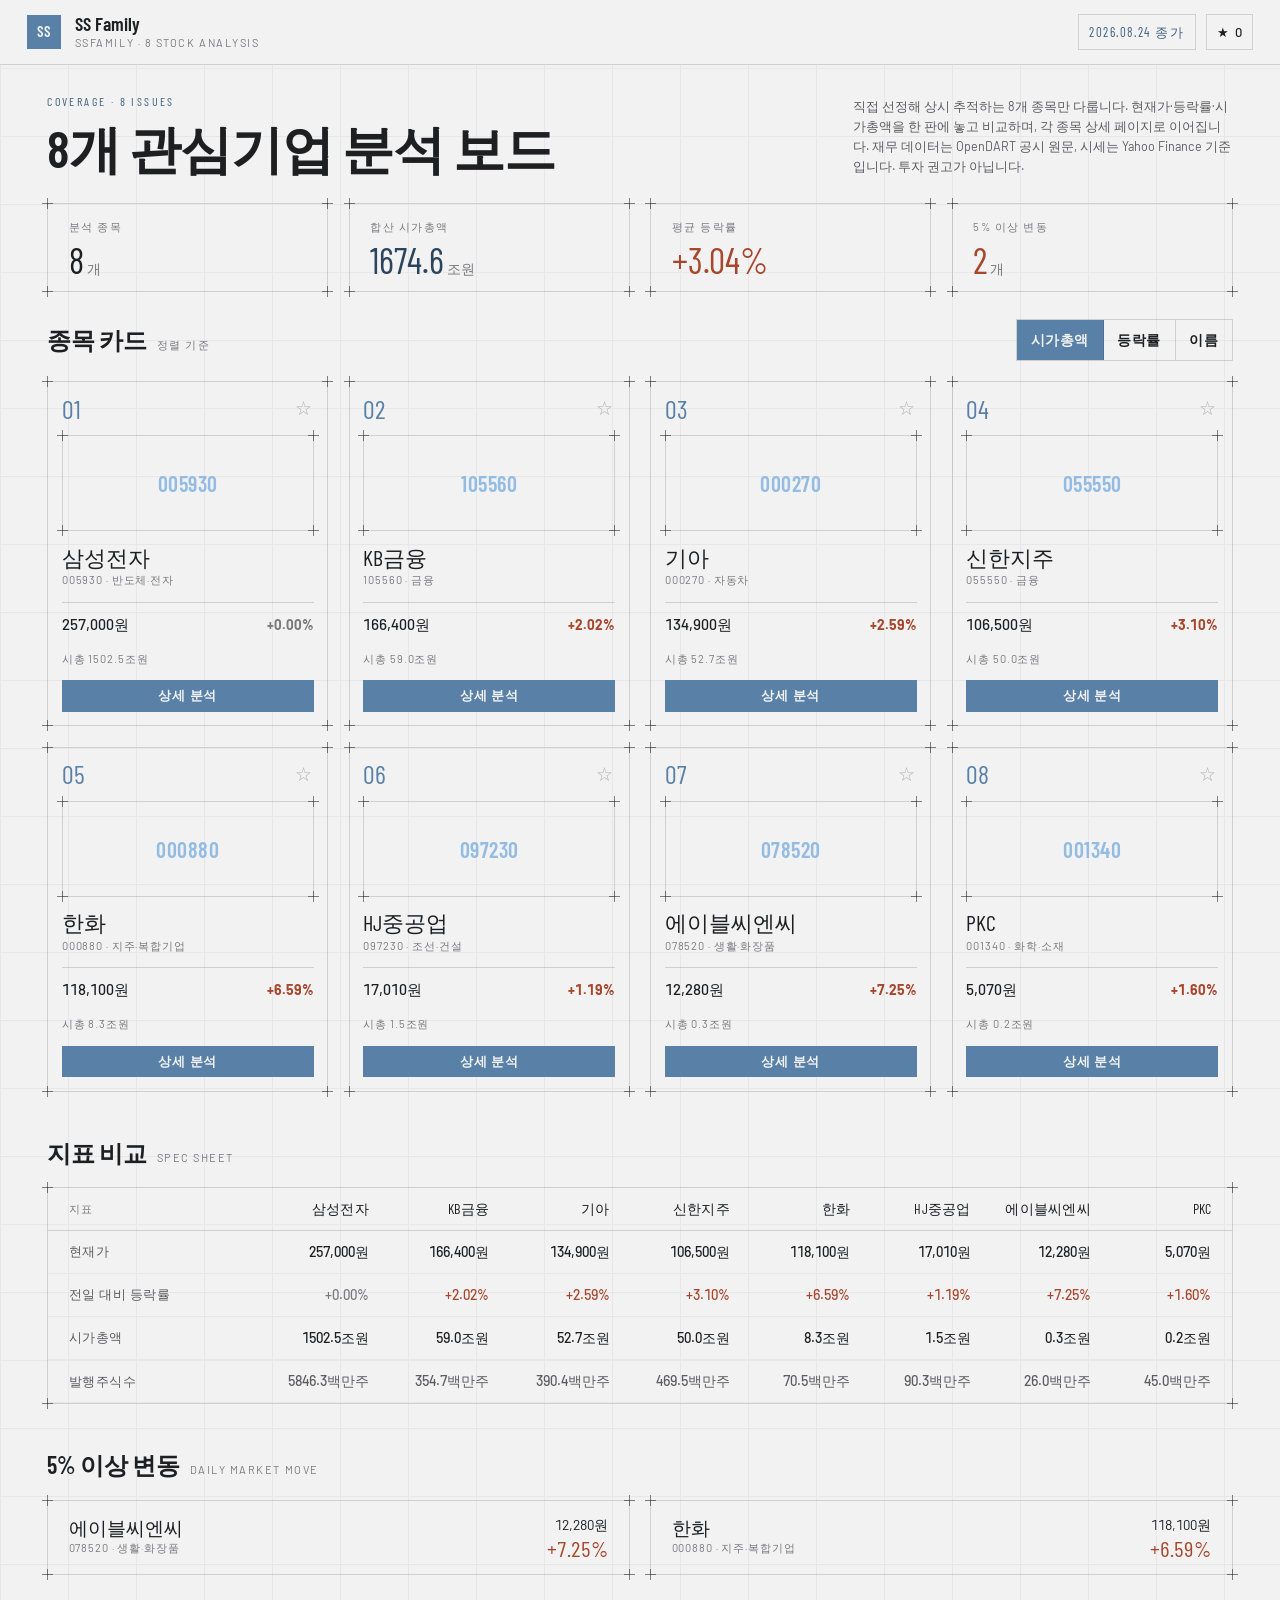
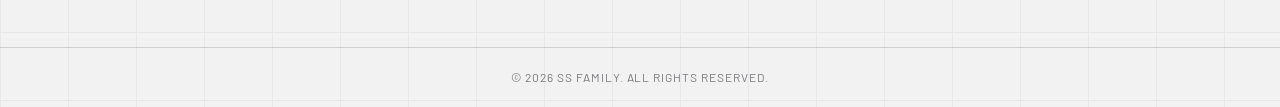
==== index.html @ cc67a522 "홈페이지를 Industry 디자인 시스템으로 리디자인 (kospi10000 5종목 보드 핸드오프 참조) C:\Users\h24795\claude\ssfamily\KOSPI 1000" ====
<!DOCTYPE html>
<html lang="ko">
<head>
  <meta charset="UTF-8" />
  <meta name="viewport" content="width=device-width, initial-scale=1.0" />
  <title>SS Family 관심기업 분석</title>
  <link rel="preconnect" href="https://fonts.googleapis.com" />
  <link rel="preconnect" href="https://fonts.gstatic.com" crossorigin />
  <link rel="stylesheet" href="css/industry.css" />
  <style>
    body { margin: 0; background: var(--color-bg); color: var(--color-text); font-family: var(--font-body); }
    a { color: var(--color-accent-700); }
    a:hover { color: var(--color-accent-900); }
    .k-card:hover { background: var(--color-accent-100); }
    .k-star:hover { transform: scale(1.15); }
    .k-seg:hover:not(.active) { background: var(--color-accent-100); }
    .k-logo { font-family: var(--font-heading); font-weight: 600; letter-spacing: 0.02em; color: var(--color-accent-400); }

    @media (max-width: 1100px) {
      .k-hero { grid-template-columns: 1fr !important; }
      .k-stats { grid-template-columns: repeat(2, minmax(0, 1fr)) !important; }
      .k-cards { grid-template-columns: repeat(2, minmax(0, 1fr)) !important; }
      .k-alerts { grid-template-columns: 1fr !important; }
    }
    @media (max-width: 640px) {
      .k-cards { grid-template-columns: 1fr !important; }
      .k-header-right span:first-child { display: none; }
    }
  </style>
</head>

<body>
  <div style="min-height:100vh;background:var(--color-bg);background-image:linear-gradient(var(--color-neutral-200) 1px,transparent 1px),linear-gradient(90deg,var(--color-neutral-200) 1px,transparent 1px);background-size:68px 68px;">

    <header style="position:sticky;top:0;z-index:20;display:flex;align-items:center;justify-content:space-between;gap:var(--space-6);padding:var(--space-4) var(--space-8);background:var(--color-bg);border-bottom:1px solid var(--color-divider);">
      <div style="display:flex;align-items:center;gap:var(--space-4);">
        <div style="width:34px;height:34px;display:flex;align-items:center;justify-content:center;background:var(--color-accent);color:var(--color-bg);font-family:var(--font-heading);font-weight:600;font-size:15px;">SS</div>
        <div style="display:flex;flex-direction:column;">
          <span style="font-family:var(--font-heading);font-weight:600;font-size:19px;line-height:1.05;">SS Family</span>
          <span style="font-size:11px;letter-spacing:0.14em;text-transform:uppercase;color:var(--color-neutral-600);">SSFAMILY · 8 STOCK ANALYSIS</span>
        </div>
      </div>
      <div class="k-header-right" style="display:flex;align-items:center;gap:var(--space-3);">
        <span id="dateChip" style="font-family:var(--font-heading);font-size:13px;letter-spacing:0.12em;text-transform:uppercase;padding:var(--space-2) var(--space-3);border:1px solid var(--color-divider);color:var(--color-accent-700);"></span>
        <span style="display:flex;align-items:center;gap:6px;font-size:13px;font-weight:500;padding:var(--space-2) var(--space-3);border:1px solid var(--color-divider);">★ <span id="favCount">0</span></span>
      </div>
    </header>

    <main style="max-width:1240px;margin:0 auto;padding:var(--space-8) var(--space-8) 72px;">

      <section class="k-hero" style="display:grid;grid-template-columns:1fr 380px;gap:var(--space-8);align-items:end;margin-bottom:var(--space-8);">
        <div>
          <div style="font-family:var(--font-heading);font-size:12px;letter-spacing:0.2em;text-transform:uppercase;color:var(--color-accent-700);margin-bottom:var(--space-2);">Coverage · 8 issues</div>
          <h1 style="margin:0;font-size:52px;letter-spacing:-0.02em;">8개 관심기업 분석 보드</h1>
        </div>
        <p style="margin:0;font-size:12.5px;line-height:1.6;color:var(--color-neutral-700);">직접 선정해 상시 추적하는 8개 종목만 다룹니다. 현재가·등락률·시가총액을 한 판에 놓고 비교하며, 각 종목 상세 페이지로 이어집니다. 재무 데이터는 OpenDART 공시 원문, 시세는 Yahoo Finance 기준입니다. 투자 권고가 아닙니다.</p>
      </section>

      <section class="k-stats" style="display:grid;grid-template-columns:repeat(4,minmax(0,1fr));gap:var(--space-6);margin-bottom:var(--space-8);" id="statGrid"></section>

      <div style="display:flex;align-items:center;justify-content:space-between;flex-wrap:wrap;gap:var(--space-3);margin-bottom:var(--space-6);">
        <div style="display:flex;align-items:baseline;gap:var(--space-3);">
          <h2 style="margin:0;font-size:24px;">종목 카드</h2>
          <span style="font-size:11px;letter-spacing:0.14em;text-transform:uppercase;color:var(--color-neutral-600);">정렬 기준</span>
        </div>
        <div style="display:flex;border:1px solid var(--color-divider);" id="sortToolbar"></div>
      </div>

      <section class="k-cards" style="display:grid;grid-template-columns:repeat(4,minmax(0,1fr));gap:var(--space-6);margin-bottom:48px;" id="cardGrid"></section>

      <section style="margin-bottom:48px;">
        <div style="display:flex;align-items:baseline;gap:var(--space-3);margin-bottom:var(--space-6);">
          <h2 style="margin:0;font-size:24px;">지표 비교</h2>
          <span style="font-size:11px;letter-spacing:0.14em;text-transform:uppercase;color:var(--color-neutral-600);">Spec sheet</span>
        </div>
        <div class="blueprint">
          <i class="corner tl"></i><i class="corner tr"></i><i class="corner bl"></i><i class="corner br"></i>
          <div style="overflow-x:auto;">
            <div id="compareTable"></div>
          </div>
        </div>
      </section>

      <section id="alertSection"></section>
    </main>

    <footer style="padding:var(--space-6) var(--space-8);border-top:1px solid var(--color-divider);font-size:12px;letter-spacing:0.08em;color:var(--color-neutral-600);text-align:center;">© 2026 SS FAMILY. ALL RIGHTS RESERVED.</footer>
  </div>

  <script>
    const dailyMovers = [
      { name: "에이블씨엔씨", code: "078520", industry: "생활·화장품", close: "12,280원", change: 7.25, page: "stocks/007_078520.html" },
      { name: "한화", code: "000880", industry: "지주·복합기업", close: "118,100원", change: 6.59, page: "stocks/005_000880.html" }
    ];

    const stockLive = {
      "005930": { price: 257000, change: 0 },
      "105560": { price: 166400, change: 2.02 },
      "055550": { price: 106500, change: 3.1 },
      "000270": { price: 134900, change: 2.59 },
      "000880": { price: 118100, change: 6.59 },
      "001340": { price: 5070, change: 1.6 },
      "078520": { price: 12280, change: 7.25 },
      "097230": { price: 17010, change: 1.19 }
    };

    const latestUpdateDate = "2026-08-25";

    const stocks = [
      { "rank": 1, "name": "삼성전자", "code": "005930", "industry": "반도체·전자", "slug": "samsung-electronics", "page": "stocks/001_005930.html", "sharesOut": 5846278608 },
      { "rank": 2, "name": "KB금융", "code": "105560", "industry": "금융", "slug": "kb-financial", "page": "stocks/002_105560.html", "sharesOut": 354687734 },
      { "rank": 3, "name": "신한지주", "code": "055550", "industry": "금융", "slug": "shinhan-financial", "page": "stocks/003_055550.html", "sharesOut": 469450239 },
      { "rank": 4, "name": "기아", "code": "000270", "industry": "자동차", "slug": "kia", "page": "stocks/004_000270.html", "sharesOut": 390412998 },
      { "rank": 5, "name": "한화", "code": "000880", "industry": "지주·복합기업", "slug": "hanwha", "page": "stocks/005_000880.html", "sharesOut": 70507919 },
      { "rank": 6, "name": "PKC", "code": "001340", "industry": "화학·소재", "slug": "pkc", "page": "stocks/006_001340.html", "sharesOut": 45028089 },
      { "rank": 7, "name": "에이블씨엔씨", "code": "078520", "industry": "생활·화장품", "slug": "able-cnc", "page": "stocks/007_078520.html", "sharesOut": 26014161 },
      { "rank": 8, "name": "HJ중공업", "code": "097230", "industry": "조선·건설", "slug": "hj-heavy", "page": "stocks/008_097230.html", "sharesOut": 90295344 }
    ];

    const UP = '#a8462c';
    const FAV_KEY = 'ssfamily.favorites';
    let favorites = new Set(JSON.parse(localStorage.getItem(FAV_KEY) || '[]'));
    let sortBy = 'mcap';

    function saveFavorites() {
      localStorage.setItem(FAV_KEY, JSON.stringify([...favorites]));
      document.getElementById('favCount').textContent = favorites.size;
    }
    function toggleFav(code) {
      favorites.has(code) ? favorites.delete(code) : favorites.add(code);
      saveFavorites();
      renderAll();
    }

    function won(n) { return n.toLocaleString('ko-KR') + '원'; }
    function pct(v) { return (v >= 0 ? '+' : '') + v.toFixed(2) + '%'; }
    function chColor(v) { return v > 0 ? UP : v < 0 ? 'var(--color-accent-700)' : 'var(--color-neutral-600)'; }
    function marketCapOf(stock) {
      const live = stockLive[stock.code];
      if (!live || !stock.sharesOut) return null;
      return (live.price * stock.sharesOut) / 1e12;
    }

    function sortedStocks() {
      return stocks.slice().sort((a, b) => {
        if (sortBy === 'change') return (stockLive[b.code] ? stockLive[b.code].change : -99) - (stockLive[a.code] ? stockLive[a.code].change : -99);
        if (sortBy === 'name') return a.name.localeCompare(b.name, 'ko');
        return (marketCapOf(b) || 0) - (marketCapOf(a) || 0);
      });
    }

    function renderStats(ordered) {
      const capSum = ordered.reduce((sum, s) => sum + (marketCapOf(s) || 0), 0);
      const changes = ordered.map((s) => stockLive[s.code] ? stockLive[s.code].change : null).filter((v) => v != null);
      const avgChange = changes.length ? changes.reduce((a, b) => a + b, 0) / changes.length : 0;
      const stats = [
        { label: '분석 종목', value: ordered.length, unit: '개', color: 'var(--color-text)' },
        { label: '합산 시가총액', value: capSum.toFixed(1), unit: '조원', color: 'var(--color-accent-800)' },
        { label: '평균 등락률', value: pct(avgChange), unit: '', color: chColor(avgChange) },
        { label: '5% 이상 변동', value: dailyMovers.length, unit: '개', color: dailyMovers.length ? UP : 'var(--color-text)' }
      ];
      document.getElementById('statGrid').innerHTML = stats.map((c) => `
        <div class="blueprint" style="padding:var(--space-4) var(--space-6);">
          <i class="corner tl"></i><i class="corner tr"></i><i class="corner bl"></i><i class="corner br"></i>
          <div style="font-size:11px;letter-spacing:0.14em;text-transform:uppercase;color:var(--color-neutral-600);margin-bottom:var(--space-2);">${c.label}</div>
          <div style="font-family:var(--font-heading);font-size:36px;line-height:1;color:${c.color}">${c.value}<span style="font-size:14px;font-family:var(--font-body);font-weight:400;color:var(--color-neutral-600);"> ${c.unit}</span></div>
        </div>
      `).join('');
    }

    function renderSortToolbar() {
      const sorts = [['mcap', '시가총액'], ['change', '등락률'], ['name', '이름']];
      document.getElementById('sortToolbar').innerHTML = sorts.map(([id, label], i) => `
        <button type="button" class="k-seg ${sortBy === id ? 'active' : ''}" data-sort="${id}" style="border:0;${i < sorts.length - 1 ? 'border-right:1px solid var(--color-divider);' : ''}cursor:pointer;padding:var(--space-3) var(--space-4);font-family:var(--font-heading);font-weight:600;font-size:14px;letter-spacing:0.04em;background:${sortBy === id ? 'var(--color-accent)' : 'transparent'};color:${sortBy === id ? 'var(--color-bg)' : 'var(--color-text)'}">${label}</button>
      `).join('');
      document.querySelectorAll('#sortToolbar .k-seg').forEach((btn) => {
        btn.addEventListener('click', () => { sortBy = btn.dataset.sort; renderAll(); });
      });
    }

    function renderCards(ordered) {
      document.getElementById('cardGrid').innerHTML = ordered.map((s, i) => {
        const live = stockLive[s.code];
        const has = live && typeof live.change === 'number';
        const fav = favorites.has(s.code);
        const cap = marketCapOf(s);
        return `
        <div class="blueprint k-card" style="display:flex;flex-direction:column;gap:var(--space-4);padding:var(--space-4);transition:background .15s;">
          <i class="corner tl"></i><i class="corner tr"></i><i class="corner bl"></i><i class="corner br"></i>
          <div style="display:flex;align-items:center;justify-content:space-between;">
            <span style="font-family:var(--font-heading);font-size:26px;line-height:1;color:var(--color-accent);">${String(i + 1).padStart(2, '0')}</span>
            <button type="button" class="k-star" data-code="${s.code}" style="border:0;background:none;cursor:pointer;font-size:17px;line-height:1;padding:2px;transition:transform .12s;color:${fav ? 'var(--color-accent)' : 'var(--color-neutral-400)'}">${fav ? '★' : '☆'}</button>
          </div>
          <div class="blueprint" style="position:relative;height:96px;display:flex;align-items:center;justify-content:center;">
            <i class="corner tl"></i><i class="corner tr"></i><i class="corner bl"></i><i class="corner br"></i>
            <span class="k-logo" style="font-size:22px;">${s.code}</span>
          </div>
          <div>
            <a href="${s.page}" style="text-decoration:none;color:inherit;font-family:var(--font-heading);font-size:22px;line-height:1.1;display:block;">${s.name}</a>
            <div style="font-size:11px;letter-spacing:0.08em;color:var(--color-neutral-600);margin-top:2px;">${s.code} · ${s.industry}</div>
          </div>
          <div style="display:flex;align-items:baseline;justify-content:space-between;border-top:1px solid var(--color-divider);padding-top:var(--space-3);">
            <span style="font-size:15px;font-weight:500;font-variant-numeric:tabular-nums;">${live ? won(live.price) : '—'}</span>
            <span style="font-size:14px;font-weight:700;font-variant-numeric:tabular-nums;color:${has ? chColor(live.change) : 'inherit'}">${has ? pct(live.change) : '—'}</span>
          </div>
          <div style="font-size:11px;letter-spacing:0.08em;color:var(--color-neutral-600);">시총 ${cap == null ? '—' : cap.toFixed(1) + '조원'}</div>
          <a href="${s.page}" class="btn btn-primary" style="border-radius:0;font-size:13px;letter-spacing:0.06em;">상세 분석</a>
        </div>`;
      }).join('');
      document.querySelectorAll('#cardGrid .k-star').forEach((btn) => {
        btn.addEventListener('click', (e) => { e.preventDefault(); e.stopPropagation(); toggleFav(btn.dataset.code); });
      });
    }

    function renderCompareTable(ordered) {
      const n = ordered.length;
      const cols = `180px repeat(${n},minmax(110px,1fr))`;
      const headerCells = ordered.map((s) => `<div style="text-align:right;font-family:var(--font-heading);font-size:14px;letter-spacing:0.02em;color:var(--color-text);">${s.name}</div>`).join('');
      const rows = [
        { label: '현재가', cells: ordered.map((s) => { const l = stockLive[s.code]; return { text: l ? won(l.price) : '—', color: 'var(--color-text)' }; }) },
        { label: '전일 대비 등락률', cells: ordered.map((s) => { const l = stockLive[s.code]; const has = l && typeof l.change === 'number'; return { text: has ? pct(l.change) : '—', color: has ? chColor(l.change) : 'var(--color-text)' }; }) },
        { label: '시가총액', cells: ordered.map((s) => { const c = marketCapOf(s); return { text: c == null ? '—' : c.toFixed(1) + '조원', color: 'var(--color-text)' }; }) },
        { label: '발행주식수', cells: ordered.map((s) => ({ text: s.sharesOut ? (s.sharesOut / 1e6).toFixed(1) + '백만주' : '—', color: 'var(--color-neutral-700)' })) }
      ];
      const rowsHtml = rows.map((row) => `
        <div style="display:grid;grid-template-columns:${cols};align-items:center;padding:var(--space-3) var(--space-6);border-bottom:1px solid var(--color-neutral-200);">
          <div style="font-size:12.5px;letter-spacing:0.04em;color:var(--color-neutral-700);">${row.label}</div>
          ${row.cells.map((c) => `<div style="text-align:right;font-size:14px;font-weight:500;font-variant-numeric:tabular-nums;color:${c.color}">${c.text}</div>`).join('')}
        </div>
      `).join('');
      document.getElementById('compareTable').innerHTML = `
        <div style="display:grid;grid-template-columns:${cols};align-items:center;padding:var(--space-3) var(--space-6);border-bottom:1px solid var(--color-divider);font-size:11px;letter-spacing:0.12em;text-transform:uppercase;color:var(--color-neutral-600);">
          <div>지표</div>
          ${headerCells}
        </div>
        ${rowsHtml}
      `;
    }

    function renderAlerts() {
      const section = document.getElementById('alertSection');
      if (dailyMovers.length === 0) {
        section.innerHTML = `<p style="margin:0;padding:var(--space-6);border:1px solid var(--color-divider);font-size:13px;color:var(--color-neutral-700);text-align:center;">오늘 8개 종목 중 전일 대비 5% 이상 변동한 종목은 없습니다.</p>`;
        return;
      }
      section.innerHTML = `
        <div style="display:flex;align-items:baseline;gap:var(--space-3);margin-bottom:var(--space-6);">
          <h2 style="margin:0;font-size:24px;">5% 이상 변동</h2>
          <span style="font-size:11px;letter-spacing:0.14em;text-transform:uppercase;color:var(--color-neutral-600);">Daily market move</span>
        </div>
        <div class="k-alerts" style="display:grid;grid-template-columns:repeat(2,minmax(0,1fr));gap:var(--space-6);">
          ${dailyMovers.map((a) => `
            <div class="blueprint" style="display:flex;align-items:center;justify-content:space-between;gap:var(--space-4);padding:var(--space-4) var(--space-6);">
              <i class="corner tl"></i><i class="corner tr"></i><i class="corner bl"></i><i class="corner br"></i>
              <div>
                <div style="font-family:var(--font-heading);font-size:19px;line-height:1.1;">${a.name}</div>
                <div style="font-size:11px;letter-spacing:0.08em;color:var(--color-neutral-600);">${a.code} · ${a.industry}</div>
              </div>
              <div style="text-align:right;">
                <div style="font-size:14px;font-variant-numeric:tabular-nums;">${a.close}</div>
                <div style="font-family:var(--font-heading);font-size:22px;line-height:1.1;font-variant-numeric:tabular-nums;color:${chColor(a.change)}">${pct(a.change)}</div>
              </div>
            </div>
          `).join('')}
        </div>
      `;
    }

    function renderDateChip() {
      const d = new Date(latestUpdateDate + 'T00:00:00+09:00');
      const text = `${d.getFullYear()}.${String(d.getMonth() + 1).padStart(2, '0')}.${String(d.getDate()).padStart(2, '0')} 종가`;
      document.getElementById('dateChip').textContent = text;
    }

    function renderAll() {
      const ordered = sortedStocks();
      renderStats(ordered);
      renderSortToolbar();
      renderCards(ordered);
      renderCompareTable(ordered);
      renderAlerts();
    }

    renderDateChip();
    saveFavorites();
    renderAll();
  </script>
</body>
</html>
---- css/industry.css ----
/* Industry — design-system tokens and component classes. This file is the source of truth for the system's look; retune it here and see readme.md. */
@import url('https://fonts.googleapis.com/css2?family=Barlow:wght@400;500;700&family=Barlow+Condensed:wght@400;600&display=swap');

:root {
  --color-bg: #f2f2f3;
  --color-surface: #e9e9ea;
  --color-text: #1d1f20;
  --color-accent: #5980a6;
  --color-accent-2: #728fab;
  --color-divider: color-mix(in srgb, #1d1f20 16%, transparent);

  /* Tonal ramps — generated in OKLCH on one shared lightness scale, so the
     same step of any role matches the others in visual value. */
  --color-neutral-100: #f5f5f8;
  --color-neutral-200: #e7e7ea;
  --color-neutral-300: #d4d4d7;
  --color-neutral-400: #b7b7ba;
  --color-neutral-500: #98989b;
  --color-neutral-600: #7a7a7d;
  --color-neutral-700: #5d5d60;
  --color-neutral-800: #424244;
  --color-neutral-900: #2b2b2d;

  --color-accent-100: #eef6ff;
  --color-accent-200: #d6ebff;
  --color-accent-300: #b5d9fd;
  --color-accent-400: #94bce3;
  --color-accent-500: #749dc4;
  --color-accent-600: #597ea3;
  --color-accent-700: #416180;
  --color-accent-800: #2c455d;
  --color-accent-900: #1d2d3d;

  --color-accent-2-100: #eef6ff;
  --color-accent-2-200: #d6ebff;
  --color-accent-2-300: #bdd8f2;
  --color-accent-2-400: #9ebbd8;
  --color-accent-2-500: #7e9cb8;
  --color-accent-2-600: #627d98;
  --color-accent-2-700: #486077;
  --color-accent-2-800: #314457;
  --color-accent-2-900: #1f2d3a;

  --font-heading: "Barlow Condensed", system-ui, sans-serif;
  --font-heading-weight: 600;
  --font-body: "Barlow", system-ui, sans-serif;

  --space-1: 3.4px;
  --space-2: 6.8px;
  --space-3: 10.2px;
  --space-4: 13.6px;
  --space-6: 20.4px;
  --space-8: 27.2px;

  --radius-sm: 2px;
  --radius-md: 4px;
  --radius-lg: 7px;

  /* Elevation — derived from the ground: soft ink-tinted shadows on a
     light theme, a hairline edge + ambient darkness on a dark one. */
  --shadow-sm: 0 1px 2px color-mix(in srgb, #2b2b2d 14%, transparent);
  --shadow-md: 0 3px 10px color-mix(in srgb, #2b2b2d 16%, transparent);
  --shadow-lg: 0 12px 32px color-mix(in srgb, #2b2b2d 22%, transparent);
}

body {
  background: var(--color-bg);
  color: var(--color-text);
  font-family: var(--font-body);
}
h1, h2, h3, h4 { font-family: var(--font-heading); font-weight: var(--font-heading-weight); }

.blueprint {
  position: relative;
  border: 1px solid var(--color-divider);
  border-radius: 0;
}
/* The overlay image treatments (halftone, duotone) clip their overlay
   (overflow:hidden); a blueprint wrapper draws its registration marks
   outside the box, so when both classes share a wrapper the frame must
   win. */
.blueprint.halftone, .blueprint.plate, .blueprint.duotone { overflow: visible; }
.blueprint > .corner {
  position: absolute; width: 11px; height: 11px;
  color: color-mix(in srgb, var(--color-text) 55%, transparent);
}
.blueprint > .corner::before, .blueprint > .corner::after {
  content: ""; position: absolute; background: currentColor;
}
.blueprint > .corner::before { left: 5px; top: 0; width: 1px; height: 100%; }
.blueprint > .corner::after  { top: 5px; left: 0; width: 100%; height: 1px; }
.blueprint > .corner.tl { top: -6px; left: -6px; }
.blueprint > .corner.tr { top: -6px; right: -6px; }
.blueprint > .corner.bl { bottom: -6px; left: -6px; }
.blueprint > .corner.br { bottom: -6px; right: -6px; }

.duotone{position:relative;overflow:hidden}
.duotone::after{content:"";position:absolute;inset:0;pointer-events:none;
  background:var(--color-accent);mix-blend-mode:color}

/* ══════════════════════════════════════════════════════════════════════════
   Components — built with the tokens above. Plain CSS
   on plain HTML: no JavaScript, no build step. Each class is documented in
   readme.md and demonstrated in foundations/ and components/.
   ══════════════════════════════════════════════════════════════════════ */

*, *::before, *::after { box-sizing: border-box; }
body { margin: 0; font-size: 15px; line-height: 1.55; font-weight: 400; }
h1, h2, h3, h4, h5, h6 {
  font-family: var(--font-heading); font-weight: var(--font-heading-weight);
  line-height: 1.12; letter-spacing: -0.015em; margin: 0 0 var(--space-2);
}
h1 { font-size: 42px; }
h2 { font-size: 32px; }
h3 { font-size: 25px; }
h4 { font-size: 20px; }
h5 { font-size: 16px; }
h6 { font-size: 13px; }
h6 { letter-spacing: 0.08em; text-transform: uppercase; }
p { margin: 0 0 var(--space-3); }
a { color: var(--color-accent); text-underline-offset: 3px; }
img { display: block; max-width: 100%; }
figure { margin: 0; }
figcaption {
  font-size: 11px; margin-top: var(--space-1);
  color: color-mix(in srgb, var(--color-text) 55%, transparent);
}
.text-muted { color: color-mix(in srgb, var(--color-text) 55%, transparent); }
:focus { outline: none; }
:focus-visible { outline: 2px solid var(--color-accent); outline-offset: 2px; }
::selection { background: color-mix(in srgb, var(--color-accent) 30%, transparent); }

/* — rules — */
.hr {
  height: 1px; border: 0; margin: var(--space-4) 0;
  background: var(--color-divider);
}

/* — buttons — */
.btn {
  display: inline-flex; align-items: center; justify-content: center; gap: 6px;
  cursor: pointer; text-decoration: none;
  font-family: var(--font-heading); font-weight: var(--font-heading-weight);
  font-size: 14px; line-height: 1.2; color: var(--color-text); /* matches the .input's 14px —
     the pair sits side by side in sign-up rows */
  background: transparent; border: 1px solid transparent;
  padding: var(--space-2) calc(var(--space-3) * 1.2);
  border-radius: var(--radius-md);
}
.btn svg { display: block; }
.btn:disabled { opacity: 0.45; cursor: not-allowed; }
.btn-primary { background: var(--color-accent); color: var(--color-bg); }
.btn-primary:hover { background: var(--color-accent-600); }
.btn-primary:active { background: var(--color-accent-700); }
.btn-secondary { border-color: var(--color-divider); }
.btn-secondary:hover { background: color-mix(in srgb, var(--color-text) 7%, transparent); }
.btn-secondary:active { background: color-mix(in srgb, var(--color-text) 14%, transparent); }
.btn-ghost { color: var(--color-accent); padding-inline: var(--space-1); }
.btn-ghost:hover { background: color-mix(in srgb, var(--color-accent) 10%, transparent); }
.btn-ghost:active { background: color-mix(in srgb, var(--color-accent) 18%, transparent); }
.btn-icon { width: 36px; height: 36px; padding: 0; }
.btn-block { width: 100%; margin-top: var(--space-2); }

/* — forms — */
.field > label {
  display: block; font-size: 12px; margin-bottom: 5px;
  color: color-mix(in srgb, var(--color-text) 70%, transparent);
}
.input {
  width: 100%; min-height: 36px; padding: 6px 10px; font: inherit;
  font-size: 14px; color: var(--color-text); caret-color: var(--color-accent);
  background: var(--color-surface);
  border: 1px solid var(--color-divider); border-radius: var(--radius-md);
}
.input:hover { border-color: color-mix(in srgb, var(--color-text) 45%, transparent); }
.input:focus-visible { border-color: var(--color-accent); outline-offset: 0; }
textarea.input { min-height: 90px; resize: vertical; }
.radio { display: inline-flex; align-items: center; gap: 8px; cursor: pointer; font-size: 14px; }
.radio input, .seg-opt input {
  position: absolute; opacity: 0; width: 0; height: 0; pointer-events: none;
}
.radio .dot {
  width: 16px; height: 16px; flex: none; border-radius: 50%;
  border: 1.5px solid var(--color-divider);
}
.radio:hover .dot { border-color: var(--color-accent); }
.radio input:checked + .dot {
  border-color: var(--color-accent); background: var(--color-accent);
  box-shadow: inset 0 0 0 4px var(--color-bg);
}
.radio input:focus-visible + .dot { outline: 2px solid var(--color-accent); outline-offset: 2px; }
.seg {
  display: inline-flex; overflow: hidden;
  border: 1px solid var(--color-divider); border-radius: var(--radius-md);
}
.seg-opt {
  display: inline-flex; align-items: center; gap: 6px;
  padding: 7px 12px; font-size: 13px; cursor: pointer;
}
.seg-opt + .seg-opt { border-left: 1px solid var(--color-divider); }
.seg-opt:has(input:checked) { background: var(--color-accent); color: var(--color-bg); }
.seg-opt:not(:has(input:checked)):hover { background: color-mix(in srgb, var(--color-text) 7%, transparent); }
.seg-opt:has(input:focus-visible) { outline: 2px solid var(--color-accent); outline-offset: -2px; }

/* — cards — */
.card {
  display: flex; flex-direction: column; gap: var(--space-2);
  padding: var(--space-3); border-radius: var(--radius-md); background: var(--color-surface);
}
.card-kicker { font-size: 10px; letter-spacing: 0.1em; text-transform: uppercase; color: var(--color-accent); }
.card-title {
  font-family: var(--font-heading); font-weight: var(--font-heading-weight);
  font-size: 17px; line-height: 1.2;
}
.card-body { margin: 0; font-size: 13px; opacity: 0.8; flex: 1; }
.card-meta {
  display: flex; align-items: center; gap: 6px; font-size: 11px;
  color: color-mix(in srgb, var(--color-text) 50%, transparent);
}
.elev-sm { box-shadow: var(--shadow-sm); }
.elev-md { box-shadow: var(--shadow-md); }
.elev-lg { box-shadow: var(--shadow-lg); }

/* — tags — */
.tag {
  display: inline-flex; align-items: center; font-size: 11px;
  letter-spacing: 0.02em; padding: 3px 10px;
  border-radius: calc(var(--radius-md) * 0.75);
}
.tag-accent { background: var(--color-accent-100); color: var(--color-accent-800); }
.tag-accent-2 { background: var(--color-accent-2-100); color: var(--color-accent-2-800); }
.tag-neutral { background: var(--color-neutral-100); color: var(--color-neutral-800); }
.tag-outline { border: 1px solid var(--color-accent); color: var(--color-accent); }

/* — navigation — */
.nav {
  display: flex; align-items: center; gap: var(--space-4);
  padding: var(--space-3) var(--space-4);
  border-bottom: none;
}
.nav-brand {
  font-family: var(--font-heading); font-weight: var(--font-heading-weight);
  font-size: 18px; margin-right: auto;
}
.nav a { color: inherit; text-decoration: none; font-size: 14px; }
.nav a:hover, .nav a[aria-current='page'] { color: var(--color-accent); }

/* — tables — */
.table { width: 100%; border-collapse: collapse; font-size: 14px; }
.table th {
  text-align: left; font-size: 11px; letter-spacing: 0.08em; text-transform: uppercase;
  color: color-mix(in srgb, var(--color-text) 60%, transparent);
  padding: var(--space-2); border-bottom: 1px solid var(--color-divider);
}
.table td {
  padding: var(--space-2);
  border-bottom: 1px solid color-mix(in srgb, var(--color-text) 8%, transparent);
}
.table tbody tr:hover { background: color-mix(in srgb, var(--color-text) 4%, transparent); }

/* — dialog — */
.dialog-backdrop {
  position: fixed; inset: 0; display: grid; place-items: center;
  padding: var(--space-4);
  background: color-mix(in srgb, var(--color-neutral-900) 50%, transparent);
}
.dialog {
  width: min(440px, 100%); display: flex; flex-direction: column; gap: var(--space-3);
  padding: var(--space-4); border-radius: var(--radius-lg);
  background: var(--color-surface); box-shadow: var(--shadow-lg);
}
.dialog-title {
  font-family: var(--font-heading); font-weight: var(--font-heading-weight);
  font-size: 20px;
}
.dialog-body { font-size: 14px; opacity: 0.85; }
.dialog-actions { display: flex; justify-content: flex-end; gap: var(--space-2); margin-top: var(--space-2); }

/* — blueprint frame: components are wireframe objects (see .blueprint
     and .corner above) — square, transparent, hairline-bordered — */
.card, .btn, .input, .tag, .seg, .dialog { border-radius: 0; }
.card, .dialog { background: transparent; border: 1px solid var(--color-divider); }
.btn { border: 1px solid var(--color-divider); }
.btn-primary { border-color: var(--color-accent); }
.btn-ghost { border-color: transparent; }
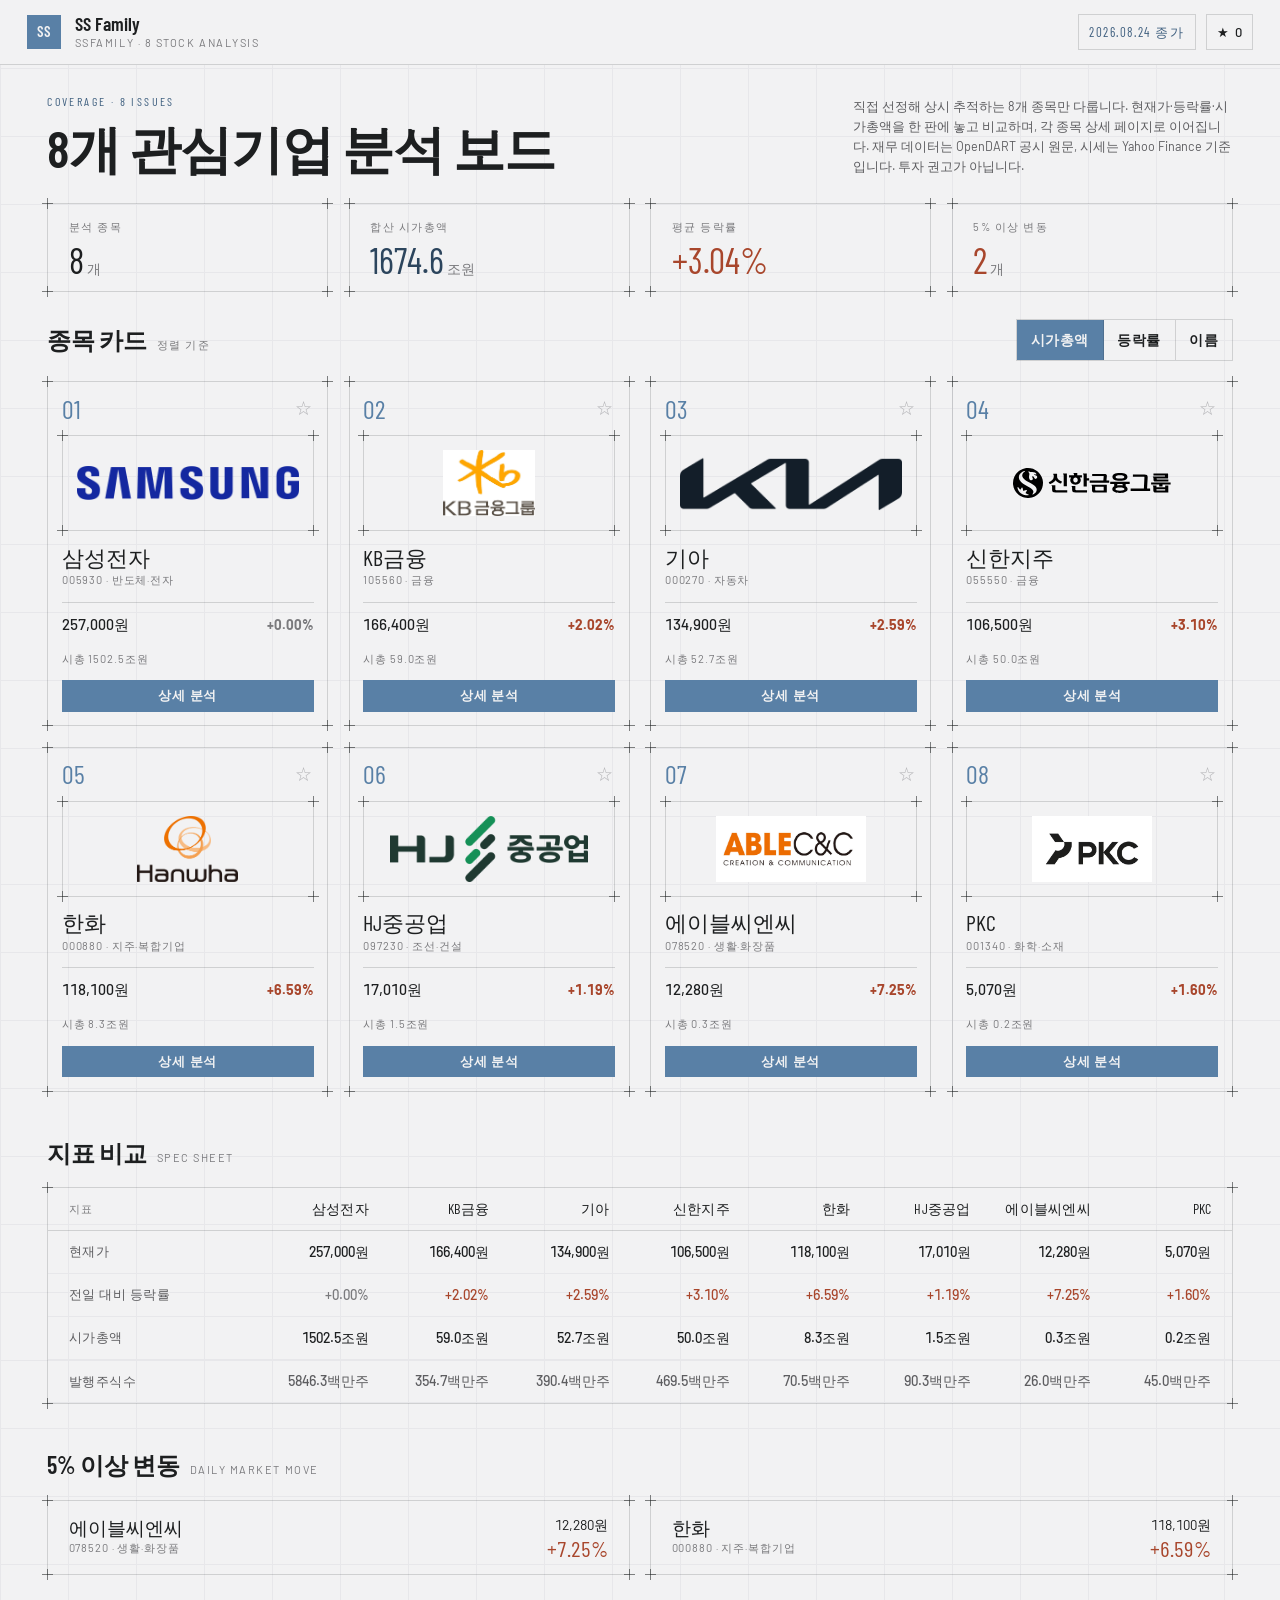
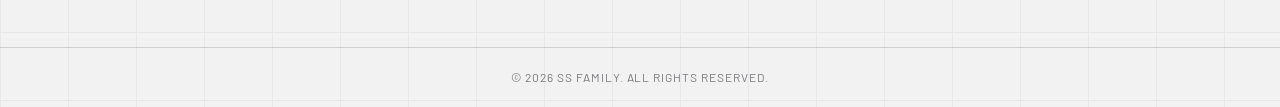
==== commit e16332e5: "홈페이지 종목 카드에 실제 회사 로고 추가 C:\Users\h24795\Documents\Codex\2026-08-26\ssfamily-kro-kr\assets\logos\의 8개" ====
--- a/index.html
+++ b/index.html
@@ -14,7 +14,6 @@
     .k-card:hover { background: var(--color-accent-100); }
     .k-star:hover { transform: scale(1.15); }
     .k-seg:hover:not(.active) { background: var(--color-accent-100); }
-    .k-logo { font-family: var(--font-heading); font-weight: 600; letter-spacing: 0.02em; color: var(--color-accent-400); }
 
     @media (max-width: 1100px) {
       .k-hero { grid-template-columns: 1fr !important; }
@@ -107,14 +106,14 @@
     const latestUpdateDate = "2026-08-25";
 
     const stocks = [
-      { "rank": 1, "name": "삼성전자", "code": "005930", "industry": "반도체·전자", "slug": "samsung-electronics", "page": "stocks/001_005930.html", "sharesOut": 5846278608 },
-      { "rank": 2, "name": "KB금융", "code": "105560", "industry": "금융", "slug": "kb-financial", "page": "stocks/002_105560.html", "sharesOut": 354687734 },
-      { "rank": 3, "name": "신한지주", "code": "055550", "industry": "금융", "slug": "shinhan-financial", "page": "stocks/003_055550.html", "sharesOut": 469450239 },
-      { "rank": 4, "name": "기아", "code": "000270", "industry": "자동차", "slug": "kia", "page": "stocks/004_000270.html", "sharesOut": 390412998 },
-      { "rank": 5, "name": "한화", "code": "000880", "industry": "지주·복합기업", "slug": "hanwha", "page": "stocks/005_000880.html", "sharesOut": 70507919 },
-      { "rank": 6, "name": "PKC", "code": "001340", "industry": "화학·소재", "slug": "pkc", "page": "stocks/006_001340.html", "sharesOut": 45028089 },
-      { "rank": 7, "name": "에이블씨엔씨", "code": "078520", "industry": "생활·화장품", "slug": "able-cnc", "page": "stocks/007_078520.html", "sharesOut": 26014161 },
-      { "rank": 8, "name": "HJ중공업", "code": "097230", "industry": "조선·건설", "slug": "hj-heavy", "page": "stocks/008_097230.html", "sharesOut": 90295344 }
+      { "rank": 1, "name": "삼성전자", "code": "005930", "industry": "반도체·전자", "slug": "samsung-electronics", "page": "stocks/001_005930.html", "sharesOut": 5846278608, "logo": "005930-samsung-electronics.webp" },
+      { "rank": 2, "name": "KB금융", "code": "105560", "industry": "금융", "slug": "kb-financial", "page": "stocks/002_105560.html", "sharesOut": 354687734, "logo": "105560-kb-financial.jpg" },
+      { "rank": 3, "name": "신한지주", "code": "055550", "industry": "금융", "slug": "shinhan-financial", "page": "stocks/003_055550.html", "sharesOut": 469450239, "logo": "055550-shinhan-financial.svg" },
+      { "rank": 4, "name": "기아", "code": "000270", "industry": "자동차", "slug": "kia", "page": "stocks/004_000270.html", "sharesOut": 390412998, "logo": "000270-kia.webp" },
+      { "rank": 5, "name": "한화", "code": "000880", "industry": "지주·복합기업", "slug": "hanwha", "page": "stocks/005_000880.html", "sharesOut": 70507919, "logo": "000880-hanwha.webp" },
+      { "rank": 6, "name": "PKC", "code": "001340", "industry": "화학·소재", "slug": "pkc", "page": "stocks/006_001340.html", "sharesOut": 45028089, "logo": "001340-pkc.avif" },
+      { "rank": 7, "name": "에이블씨엔씨", "code": "078520", "industry": "생활·화장품", "slug": "able-cnc", "page": "stocks/007_078520.html", "sharesOut": 26014161, "logo": "078520-able-cnc.jpg" },
+      { "rank": 8, "name": "HJ중공업", "code": "097230", "industry": "조선·건설", "slug": "hj-heavy", "page": "stocks/008_097230.html", "sharesOut": 90295344, "logo": "097230-hj-heavy.png" }
     ];
 
     const UP = '#a8462c';
@@ -191,9 +190,9 @@
             <span style="font-family:var(--font-heading);font-size:26px;line-height:1;color:var(--color-accent);">${String(i + 1).padStart(2, '0')}</span>
             <button type="button" class="k-star" data-code="${s.code}" style="border:0;background:none;cursor:pointer;font-size:17px;line-height:1;padding:2px;transition:transform .12s;color:${fav ? 'var(--color-accent)' : 'var(--color-neutral-400)'}">${fav ? '★' : '☆'}</button>
           </div>
-          <div class="blueprint" style="position:relative;height:96px;display:flex;align-items:center;justify-content:center;">
+          <div class="blueprint" style="position:relative;height:96px;display:flex;align-items:center;justify-content:center;padding:14px;">
             <i class="corner tl"></i><i class="corner tr"></i><i class="corner bl"></i><i class="corner br"></i>
-            <span class="k-logo" style="font-size:22px;">${s.code}</span>
+            <img src="images/logos/${s.logo}" alt="${s.name} 로고" style="max-width:100%;max-height:100%;object-fit:contain;" loading="lazy" />
           </div>
           <div>
             <a href="${s.page}" style="text-decoration:none;color:inherit;font-family:var(--font-heading);font-size:22px;line-height:1.1;display:block;">${s.name}</a>
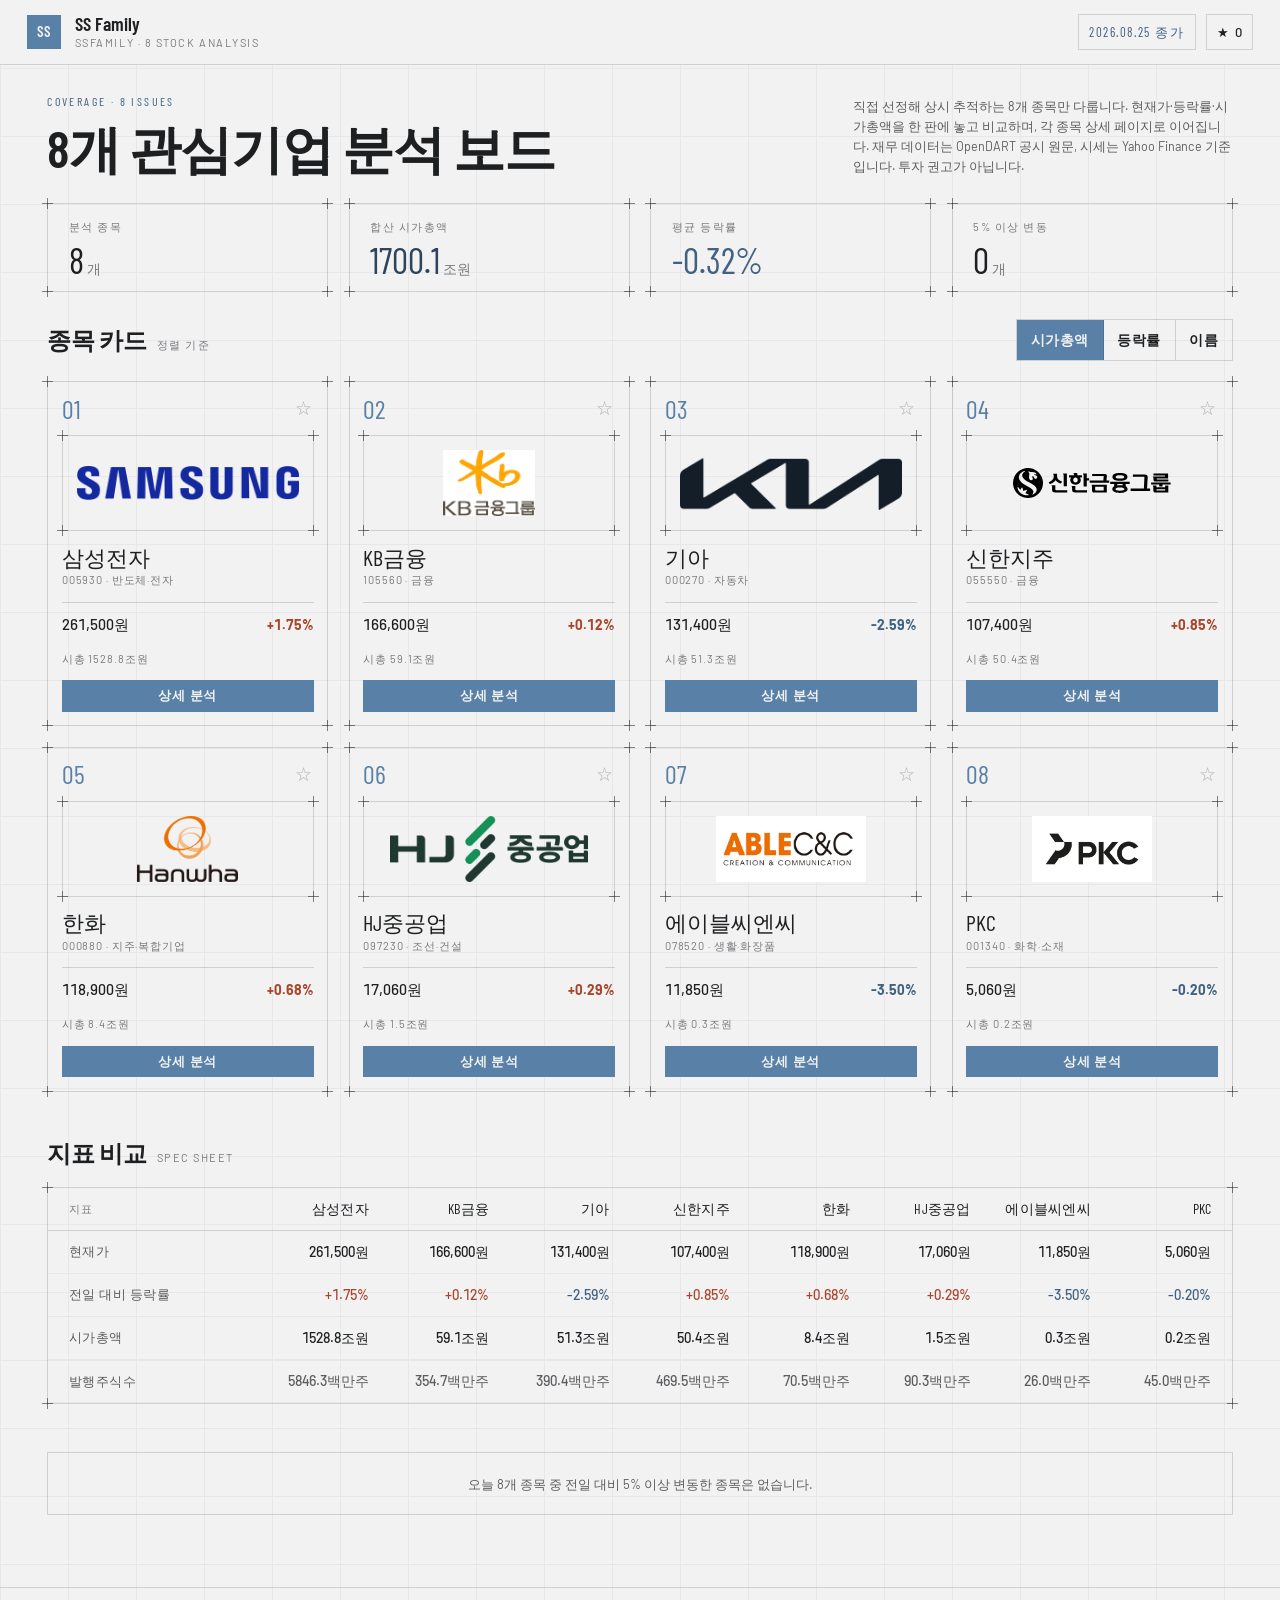
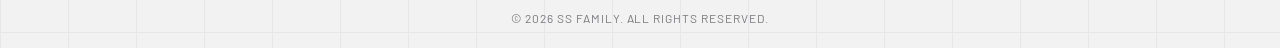
==== commit 623b1c6e: "일일 차트 데이터 자동 갱신 (2026-08-26, 8개 종목)" ====
--- a/index.html
+++ b/index.html
@@ -87,23 +87,20 @@
   </div>
 
   <script>
-    const dailyMovers = [
-      { name: "에이블씨엔씨", code: "078520", industry: "생활·화장품", close: "12,280원", change: 7.25, page: "stocks/007_078520.html" },
-      { name: "한화", code: "000880", industry: "지주·복합기업", close: "118,100원", change: 6.59, page: "stocks/005_000880.html" }
-    ];
+    const dailyMovers = [];
 
     const stockLive = {
-      "005930": { price: 257000, change: 0 },
-      "105560": { price: 166400, change: 2.02 },
-      "055550": { price: 106500, change: 3.1 },
-      "000270": { price: 134900, change: 2.59 },
-      "000880": { price: 118100, change: 6.59 },
-      "001340": { price: 5070, change: 1.6 },
-      "078520": { price: 12280, change: 7.25 },
-      "097230": { price: 17010, change: 1.19 }
+      "005930": { price: 261500, change: 1.75 },
+      "105560": { price: 166600, change: 0.12 },
+      "055550": { price: 107400, change: 0.85 },
+      "000270": { price: 131400, change: -2.59 },
+      "000880": { price: 118900, change: 0.68 },
+      "001340": { price: 5060, change: -0.2 },
+      "078520": { price: 11850, change: -3.5 },
+      "097230": { price: 17060, change: 0.29 }
     };
 
-    const latestUpdateDate = "2026-08-25";
+    const latestUpdateDate = "2026-08-26";
 
     const stocks = [
       { "rank": 1, "name": "삼성전자", "code": "005930", "industry": "반도체·전자", "slug": "samsung-electronics", "page": "stocks/001_005930.html", "sharesOut": 5846278608, "logo": "005930-samsung-electronics.webp" },
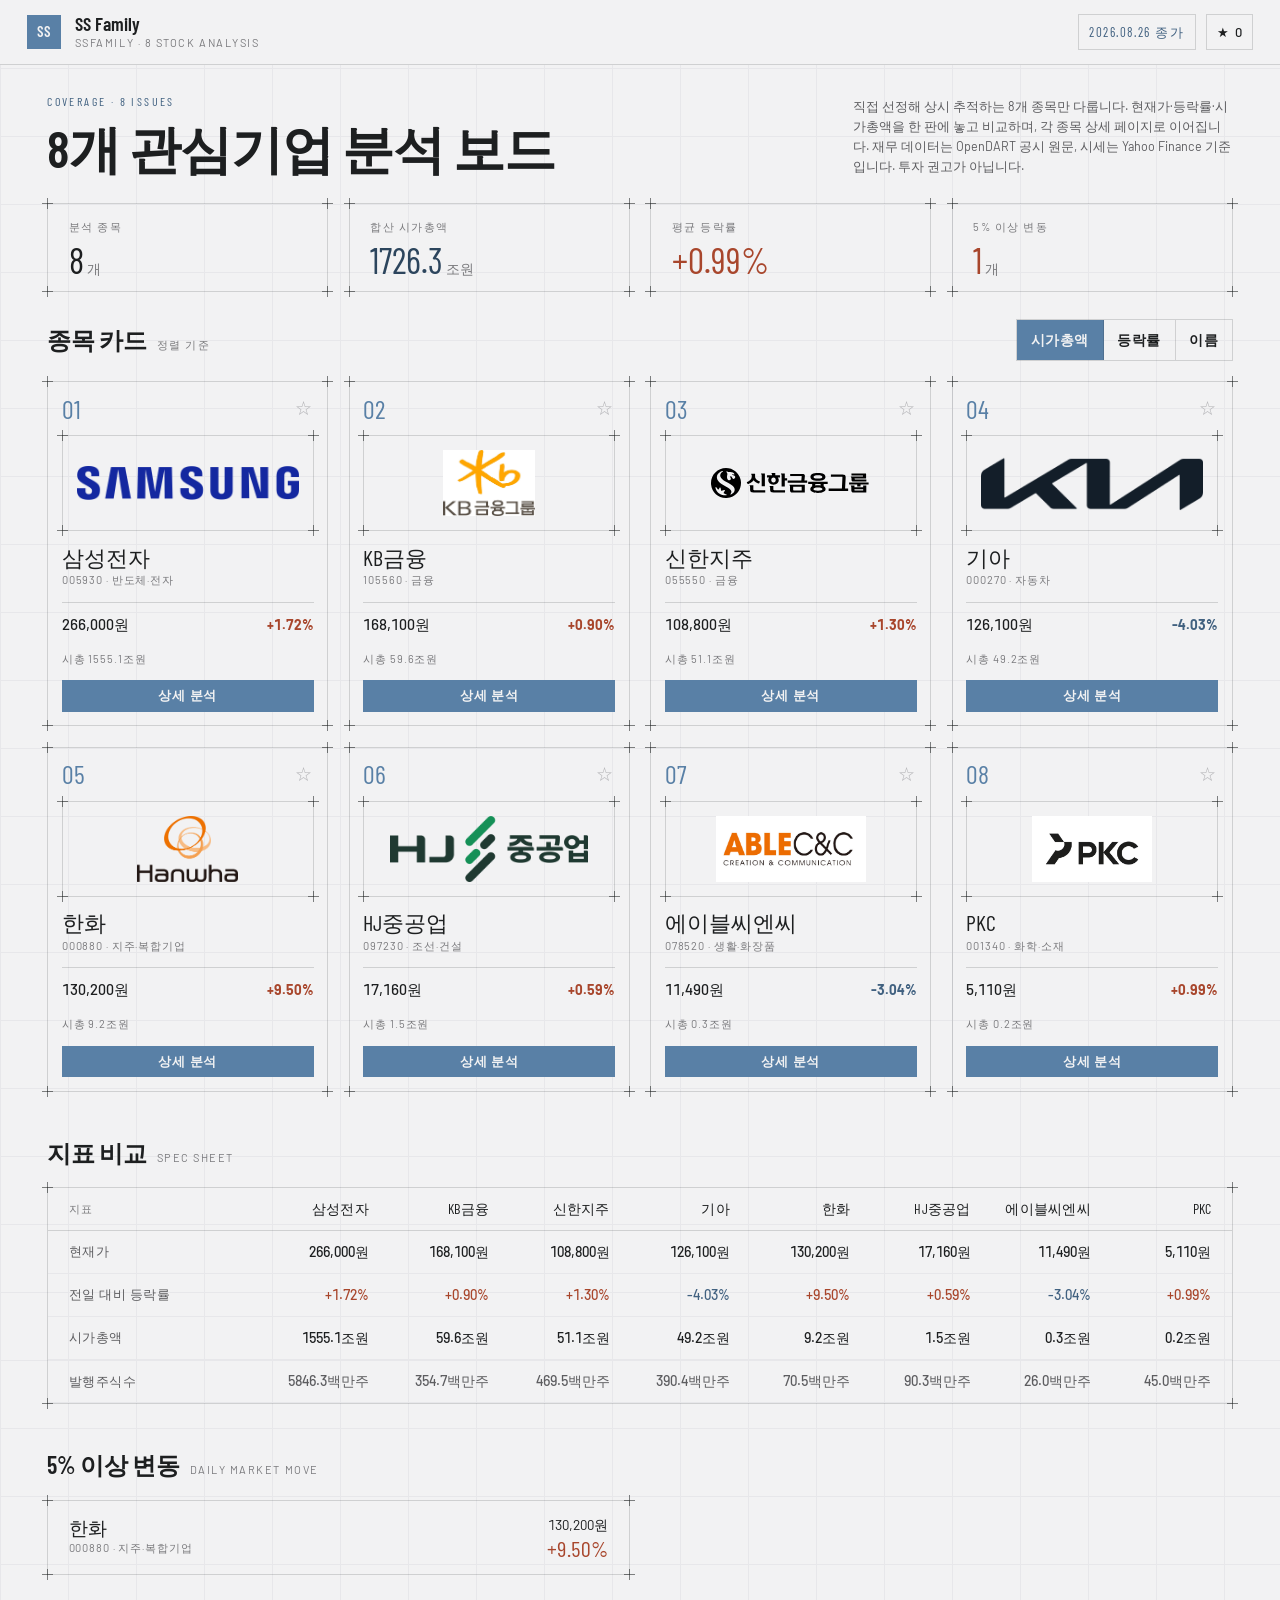
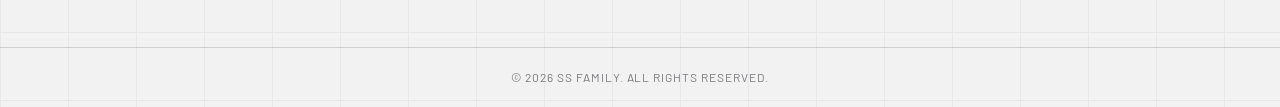
==== commit f9b93d47: "일일 차트 데이터 자동 갱신 (2026-08-27, 8개 종목)" ====
--- a/index.html
+++ b/index.html
@@ -87,20 +87,22 @@
   </div>
 
   <script>
-    const dailyMovers = [];
+    const dailyMovers = [
+      { name: "한화", code: "000880", industry: "지주·복합기업", close: "130,200원", change: 9.5, page: "stocks/005_000880.html" }
+    ];
 
     const stockLive = {
-      "005930": { price: 261500, change: 1.75 },
-      "105560": { price: 166600, change: 0.12 },
-      "055550": { price: 107400, change: 0.85 },
-      "000270": { price: 131400, change: -2.59 },
-      "000880": { price: 118900, change: 0.68 },
-      "001340": { price: 5060, change: -0.2 },
-      "078520": { price: 11850, change: -3.5 },
-      "097230": { price: 17060, change: 0.29 }
+      "005930": { price: 266000, change: 1.72 },
+      "105560": { price: 168100, change: 0.9 },
+      "055550": { price: 108800, change: 1.3 },
+      "000270": { price: 126100, change: -4.03 },
+      "000880": { price: 130200, change: 9.5 },
+      "001340": { price: 5110, change: 0.99 },
+      "078520": { price: 11490, change: -3.04 },
+      "097230": { price: 17160, change: 0.59 }
     };
 
-    const latestUpdateDate = "2026-08-26";
+    const latestUpdateDate = "2026-08-27";
 
     const stocks = [
       { "rank": 1, "name": "삼성전자", "code": "005930", "industry": "반도체·전자", "slug": "samsung-electronics", "page": "stocks/001_005930.html", "sharesOut": 5846278608, "logo": "005930-samsung-electronics.webp" },
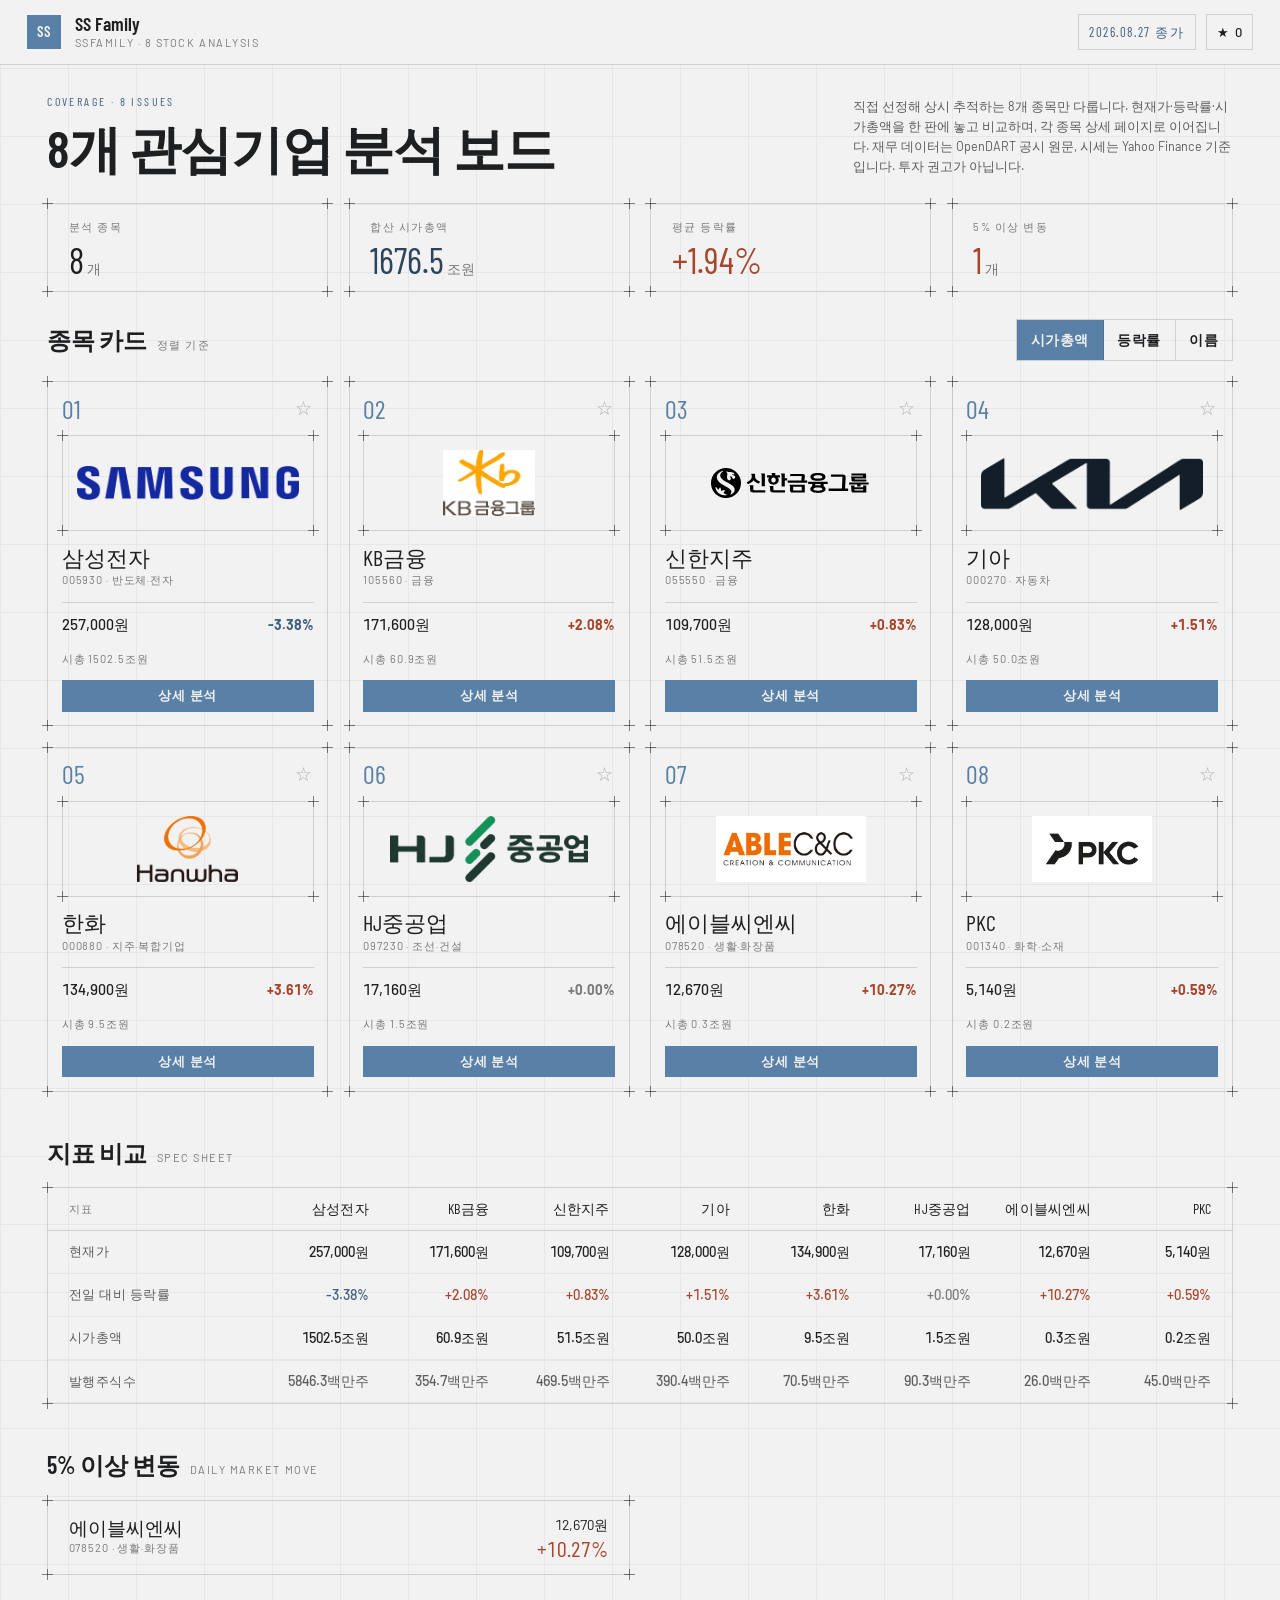
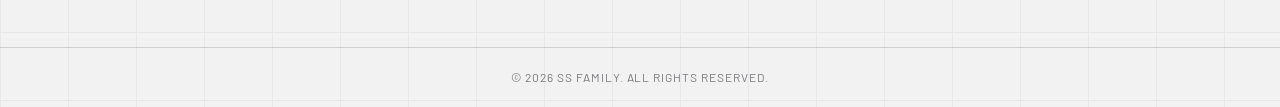
==== commit 6fe9db3f: "일일 차트 데이터 자동 갱신 (2026-08-31, 8개 종목)" ====
--- a/index.html
+++ b/index.html
@@ -88,21 +88,21 @@
 
   <script>
     const dailyMovers = [
-      { name: "한화", code: "000880", industry: "지주·복합기업", close: "130,200원", change: 9.5, page: "stocks/005_000880.html" }
+      { name: "에이블씨엔씨", code: "078520", industry: "생활·화장품", close: "12,670원", change: 10.27, page: "stocks/007_078520.html" }
     ];
 
     const stockLive = {
-      "005930": { price: 266000, change: 1.72 },
-      "105560": { price: 168100, change: 0.9 },
-      "055550": { price: 108800, change: 1.3 },
-      "000270": { price: 126100, change: -4.03 },
-      "000880": { price: 130200, change: 9.5 },
-      "001340": { price: 5110, change: 0.99 },
-      "078520": { price: 11490, change: -3.04 },
-      "097230": { price: 17160, change: 0.59 }
+      "005930": { price: 257000, change: -3.38 },
+      "105560": { price: 171600, change: 2.08 },
+      "055550": { price: 109700, change: 0.83 },
+      "000270": { price: 128000, change: 1.51 },
+      "000880": { price: 134900, change: 3.61 },
+      "001340": { price: 5140, change: 0.59 },
+      "078520": { price: 12670, change: 10.27 },
+      "097230": { price: 17160, change: 0 }
     };
 
-    const latestUpdateDate = "2026-08-27";
+    const latestUpdateDate = "2026-08-28";
 
     const stocks = [
       { "rank": 1, "name": "삼성전자", "code": "005930", "industry": "반도체·전자", "slug": "samsung-electronics", "page": "stocks/001_005930.html", "sharesOut": 5846278608, "logo": "005930-samsung-electronics.webp" },
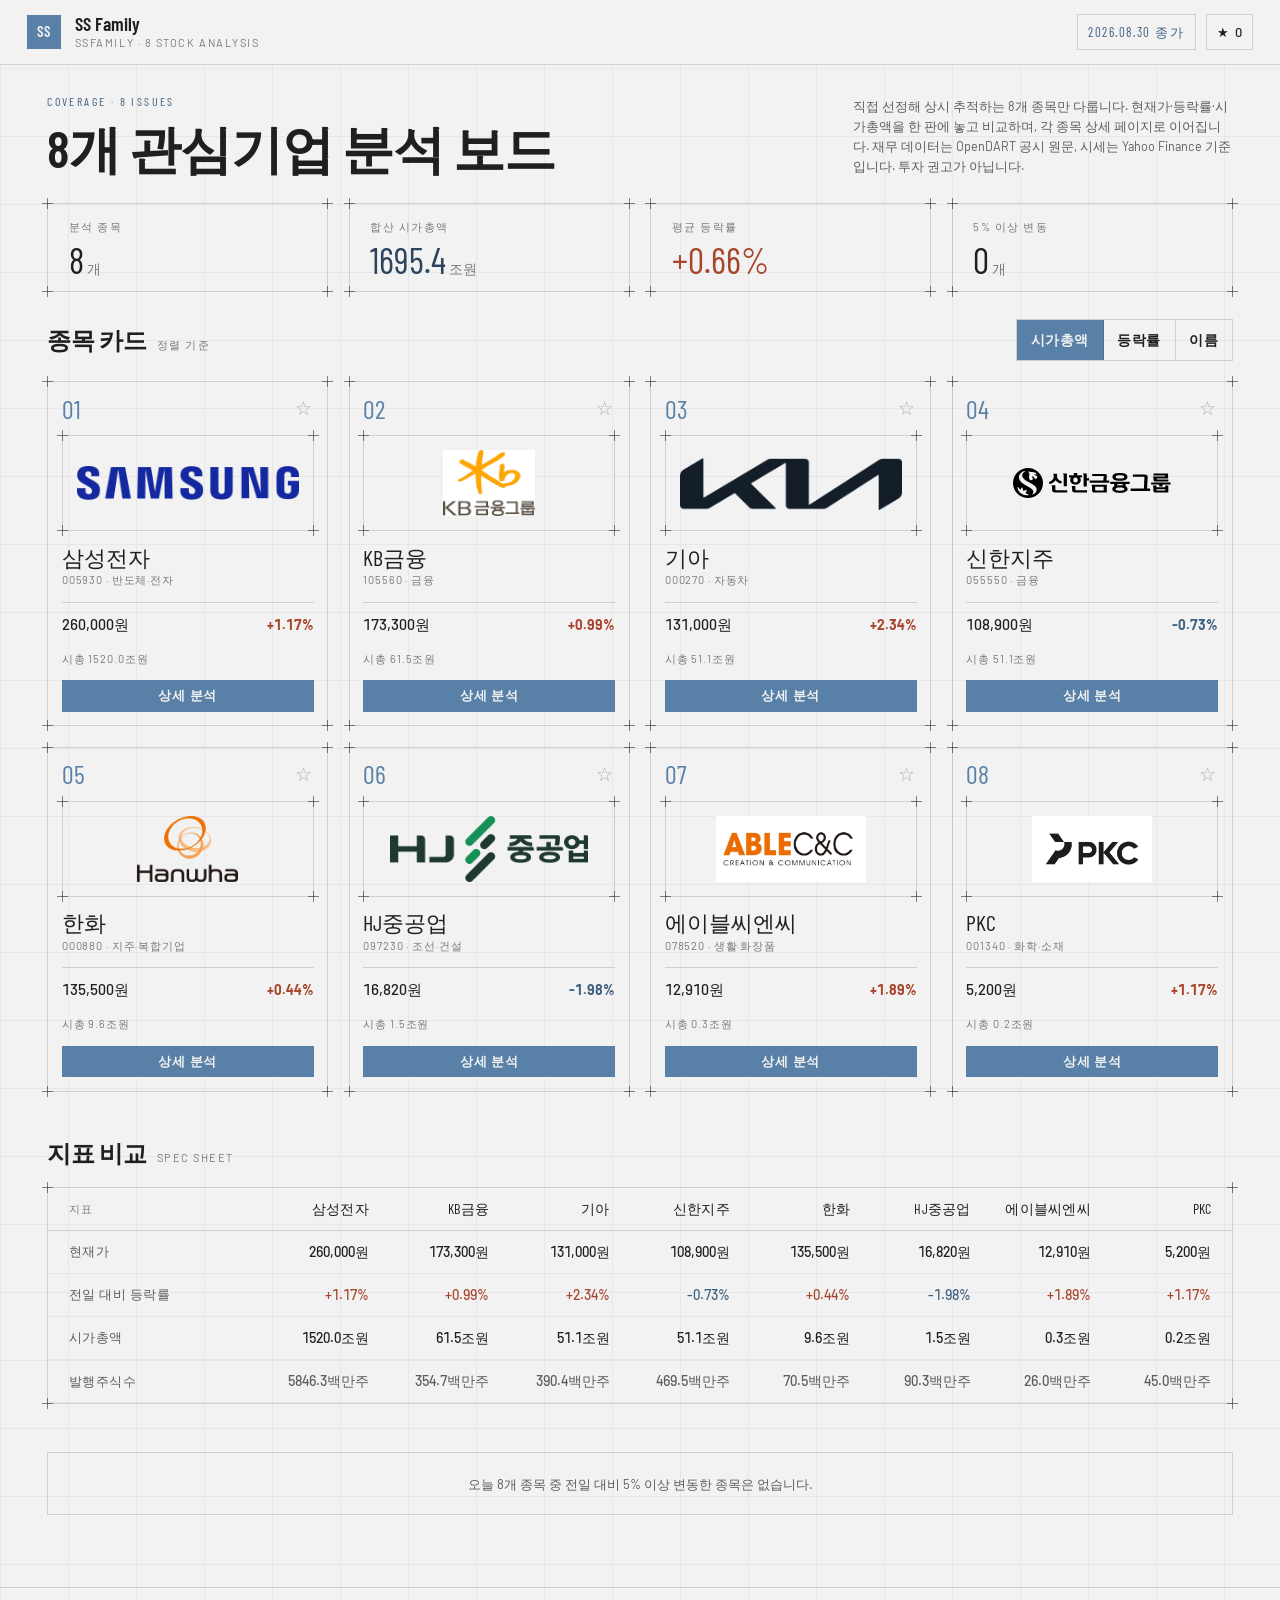
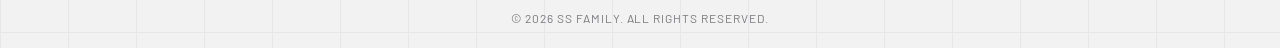
==== commit 7cb832a4: "일일 차트 데이터 자동 갱신 (2026-08-31, 8개 종목)" ====
--- a/index.html
+++ b/index.html
@@ -87,22 +87,20 @@
   </div>
 
   <script>
-    const dailyMovers = [
-      { name: "에이블씨엔씨", code: "078520", industry: "생활·화장품", close: "12,670원", change: 10.27, page: "stocks/007_078520.html" }
-    ];
+    const dailyMovers = [];
 
     const stockLive = {
-      "005930": { price: 257000, change: -3.38 },
-      "105560": { price: 171600, change: 2.08 },
-      "055550": { price: 109700, change: 0.83 },
-      "000270": { price: 128000, change: 1.51 },
-      "000880": { price: 134900, change: 3.61 },
-      "001340": { price: 5140, change: 0.59 },
-      "078520": { price: 12670, change: 10.27 },
-      "097230": { price: 17160, change: 0 }
+      "005930": { price: 260000, change: 1.17 },
+      "105560": { price: 173300, change: 0.99 },
+      "055550": { price: 108900, change: -0.73 },
+      "000270": { price: 131000, change: 2.34 },
+      "000880": { price: 135500, change: 0.44 },
+      "001340": { price: 5200, change: 1.17 },
+      "078520": { price: 12910, change: 1.89 },
+      "097230": { price: 16820, change: -1.98 }
     };
 
-    const latestUpdateDate = "2026-08-28";
+    const latestUpdateDate = "2026-08-31";
 
     const stocks = [
       { "rank": 1, "name": "삼성전자", "code": "005930", "industry": "반도체·전자", "slug": "samsung-electronics", "page": "stocks/001_005930.html", "sharesOut": 5846278608, "logo": "005930-samsung-electronics.webp" },
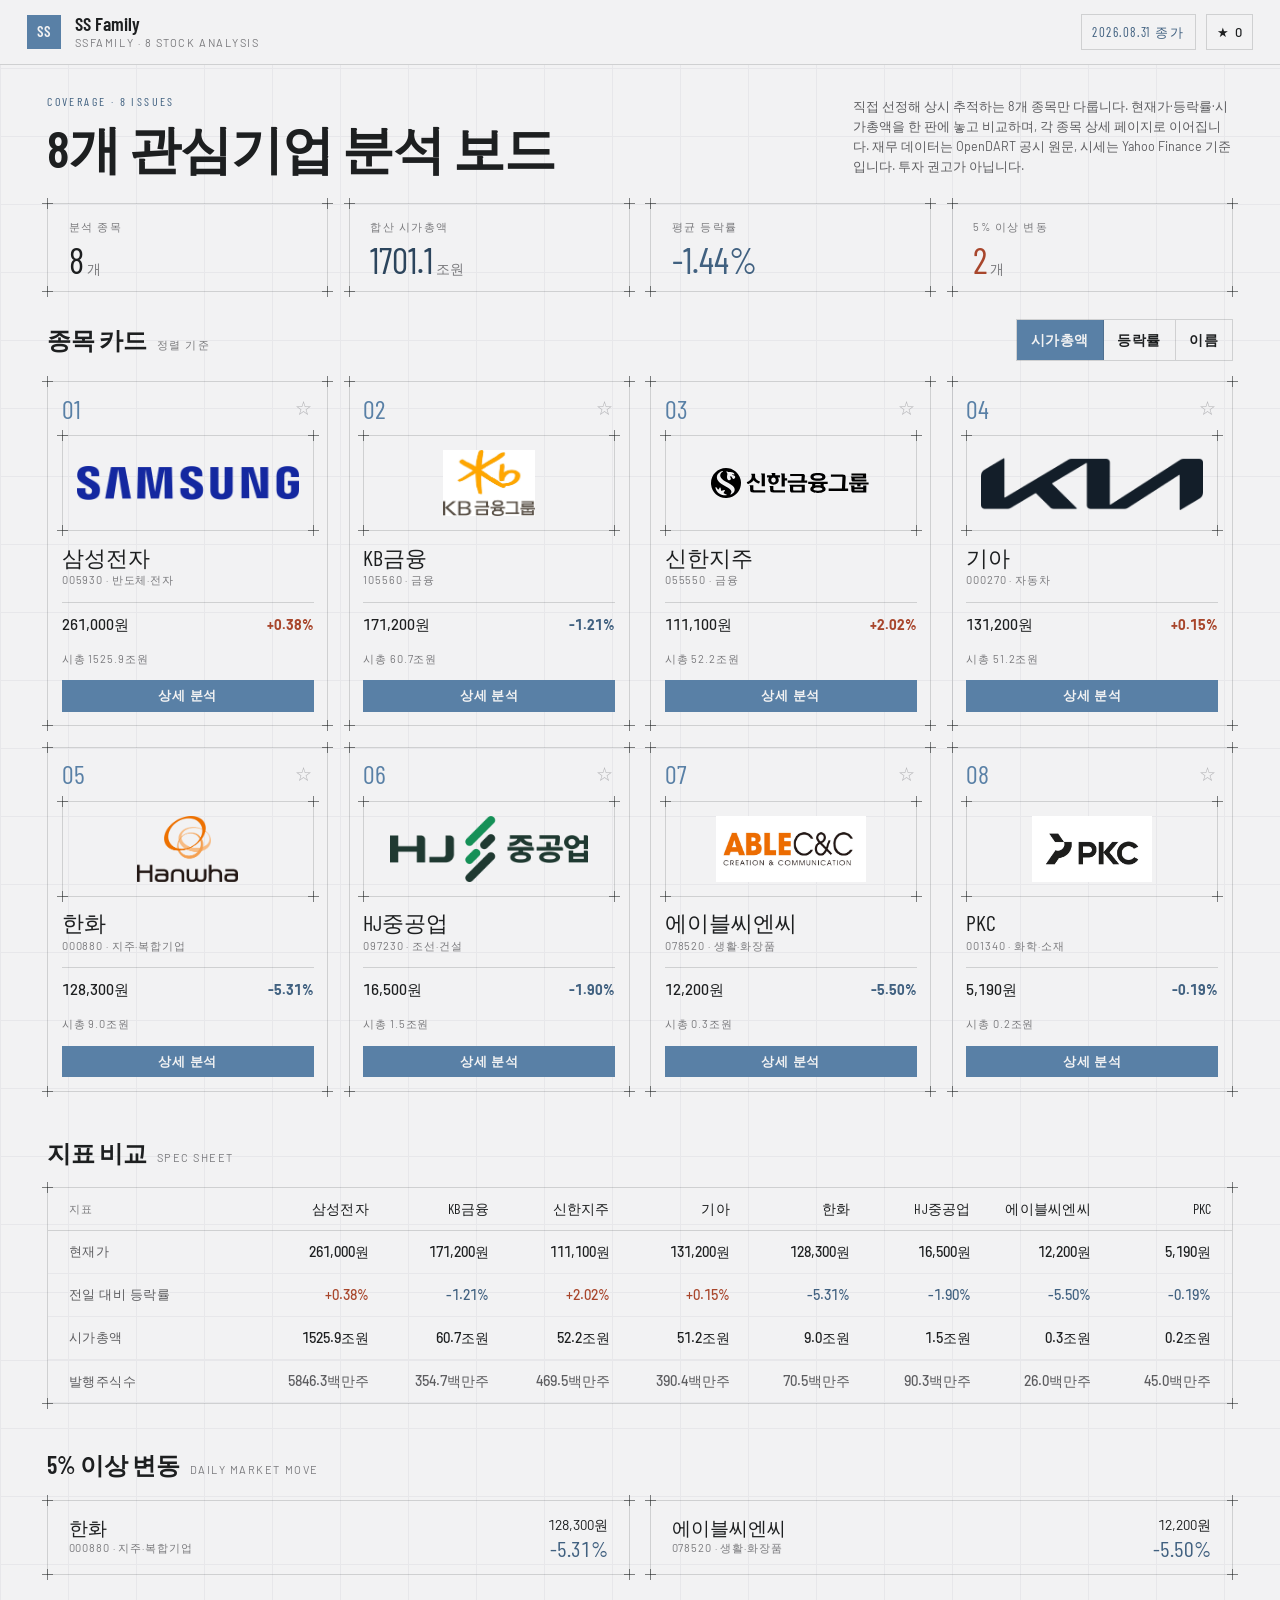
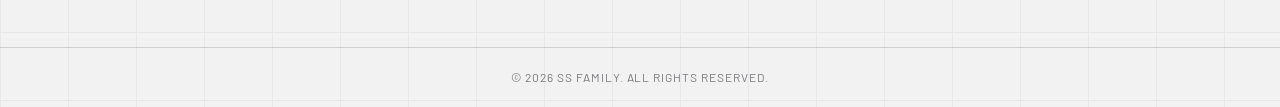
==== commit 1eed8ab1: "일일 차트 데이터 자동 갱신 (2026-09-01, 8개 종목)" ====
--- a/index.html
+++ b/index.html
@@ -87,20 +87,23 @@
   </div>
 
   <script>
-    const dailyMovers = [];
+    const dailyMovers = [
+      { name: "한화", code: "000880", industry: "지주·복합기업", close: "128,300원", change: -5.31, page: "stocks/005_000880.html" },
+      { name: "에이블씨엔씨", code: "078520", industry: "생활·화장품", close: "12,200원", change: -5.5, page: "stocks/007_078520.html" }
+    ];
 
     const stockLive = {
-      "005930": { price: 260000, change: 1.17 },
-      "105560": { price: 173300, change: 0.99 },
-      "055550": { price: 108900, change: -0.73 },
-      "000270": { price: 131000, change: 2.34 },
-      "000880": { price: 135500, change: 0.44 },
-      "001340": { price: 5200, change: 1.17 },
-      "078520": { price: 12910, change: 1.89 },
-      "097230": { price: 16820, change: -1.98 }
+      "005930": { price: 261000, change: 0.38 },
+      "105560": { price: 171200, change: -1.21 },
+      "055550": { price: 111100, change: 2.02 },
+      "000270": { price: 131200, change: 0.15 },
+      "000880": { price: 128300, change: -5.31 },
+      "001340": { price: 5190, change: -0.19 },
+      "078520": { price: 12200, change: -5.5 },
+      "097230": { price: 16500, change: -1.9 }
     };
 
-    const latestUpdateDate = "2026-08-31";
+    const latestUpdateDate = "2026-09-01";
 
     const stocks = [
       { "rank": 1, "name": "삼성전자", "code": "005930", "industry": "반도체·전자", "slug": "samsung-electronics", "page": "stocks/001_005930.html", "sharesOut": 5846278608, "logo": "005930-samsung-electronics.webp" },
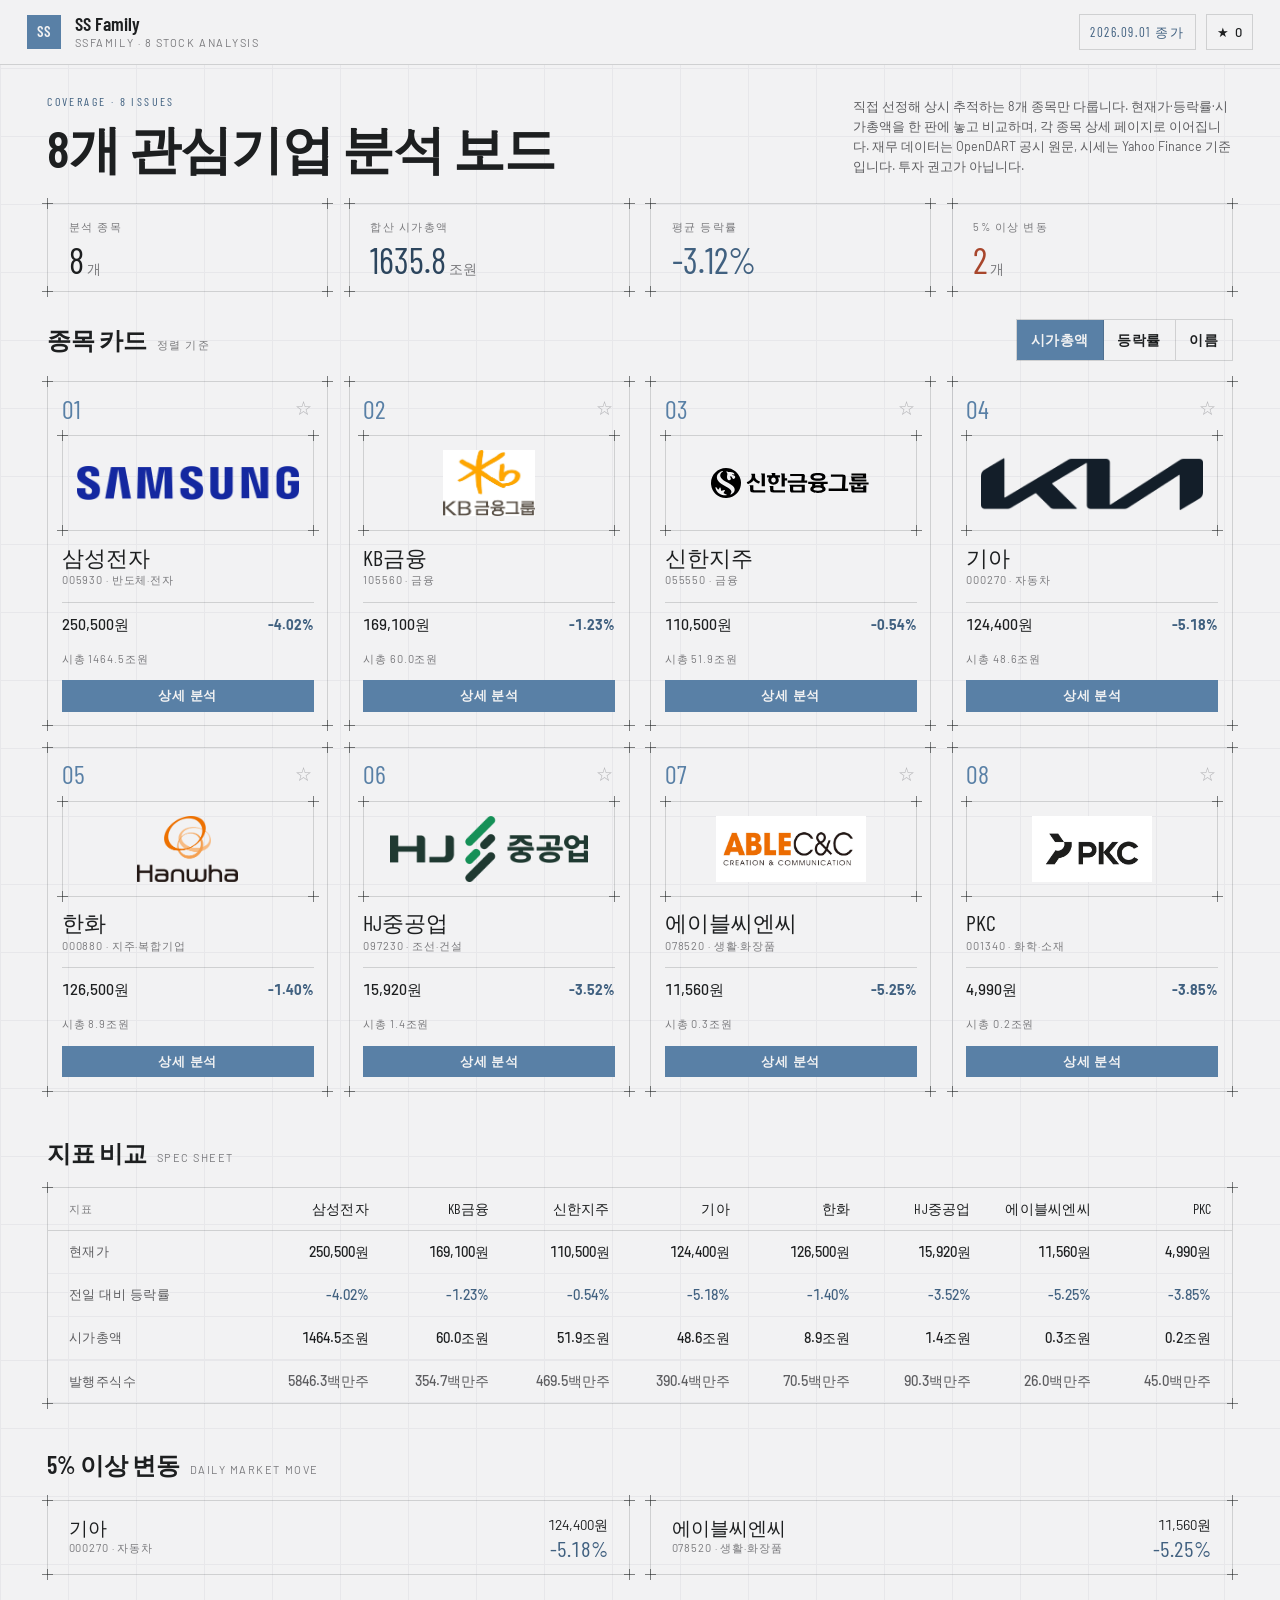
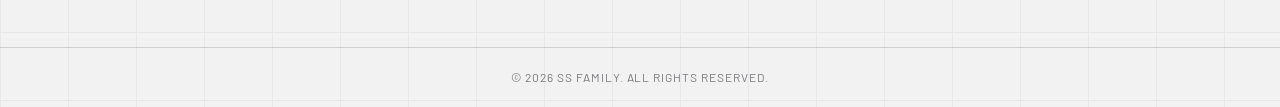
==== commit 3fb2a60d: "일일 차트 데이터 자동 갱신 (2026-09-02, 8개 종목)" ====
--- a/index.html
+++ b/index.html
@@ -88,22 +88,22 @@
 
   <script>
     const dailyMovers = [
-      { name: "한화", code: "000880", industry: "지주·복합기업", close: "128,300원", change: -5.31, page: "stocks/005_000880.html" },
-      { name: "에이블씨엔씨", code: "078520", industry: "생활·화장품", close: "12,200원", change: -5.5, page: "stocks/007_078520.html" }
+      { name: "기아", code: "000270", industry: "자동차", close: "124,400원", change: -5.18, page: "stocks/004_000270.html" },
+      { name: "에이블씨엔씨", code: "078520", industry: "생활·화장품", close: "11,560원", change: -5.25, page: "stocks/007_078520.html" }
     ];
 
     const stockLive = {
-      "005930": { price: 261000, change: 0.38 },
-      "105560": { price: 171200, change: -1.21 },
-      "055550": { price: 111100, change: 2.02 },
-      "000270": { price: 131200, change: 0.15 },
-      "000880": { price: 128300, change: -5.31 },
-      "001340": { price: 5190, change: -0.19 },
-      "078520": { price: 12200, change: -5.5 },
-      "097230": { price: 16500, change: -1.9 }
+      "005930": { price: 250500, change: -4.02 },
+      "105560": { price: 169100, change: -1.23 },
+      "055550": { price: 110500, change: -0.54 },
+      "000270": { price: 124400, change: -5.18 },
+      "000880": { price: 126500, change: -1.4 },
+      "001340": { price: 4990, change: -3.85 },
+      "078520": { price: 11560, change: -5.25 },
+      "097230": { price: 15920, change: -3.52 }
     };
 
-    const latestUpdateDate = "2026-09-01";
+    const latestUpdateDate = "2026-09-02";
 
     const stocks = [
       { "rank": 1, "name": "삼성전자", "code": "005930", "industry": "반도체·전자", "slug": "samsung-electronics", "page": "stocks/001_005930.html", "sharesOut": 5846278608, "logo": "005930-samsung-electronics.webp" },
